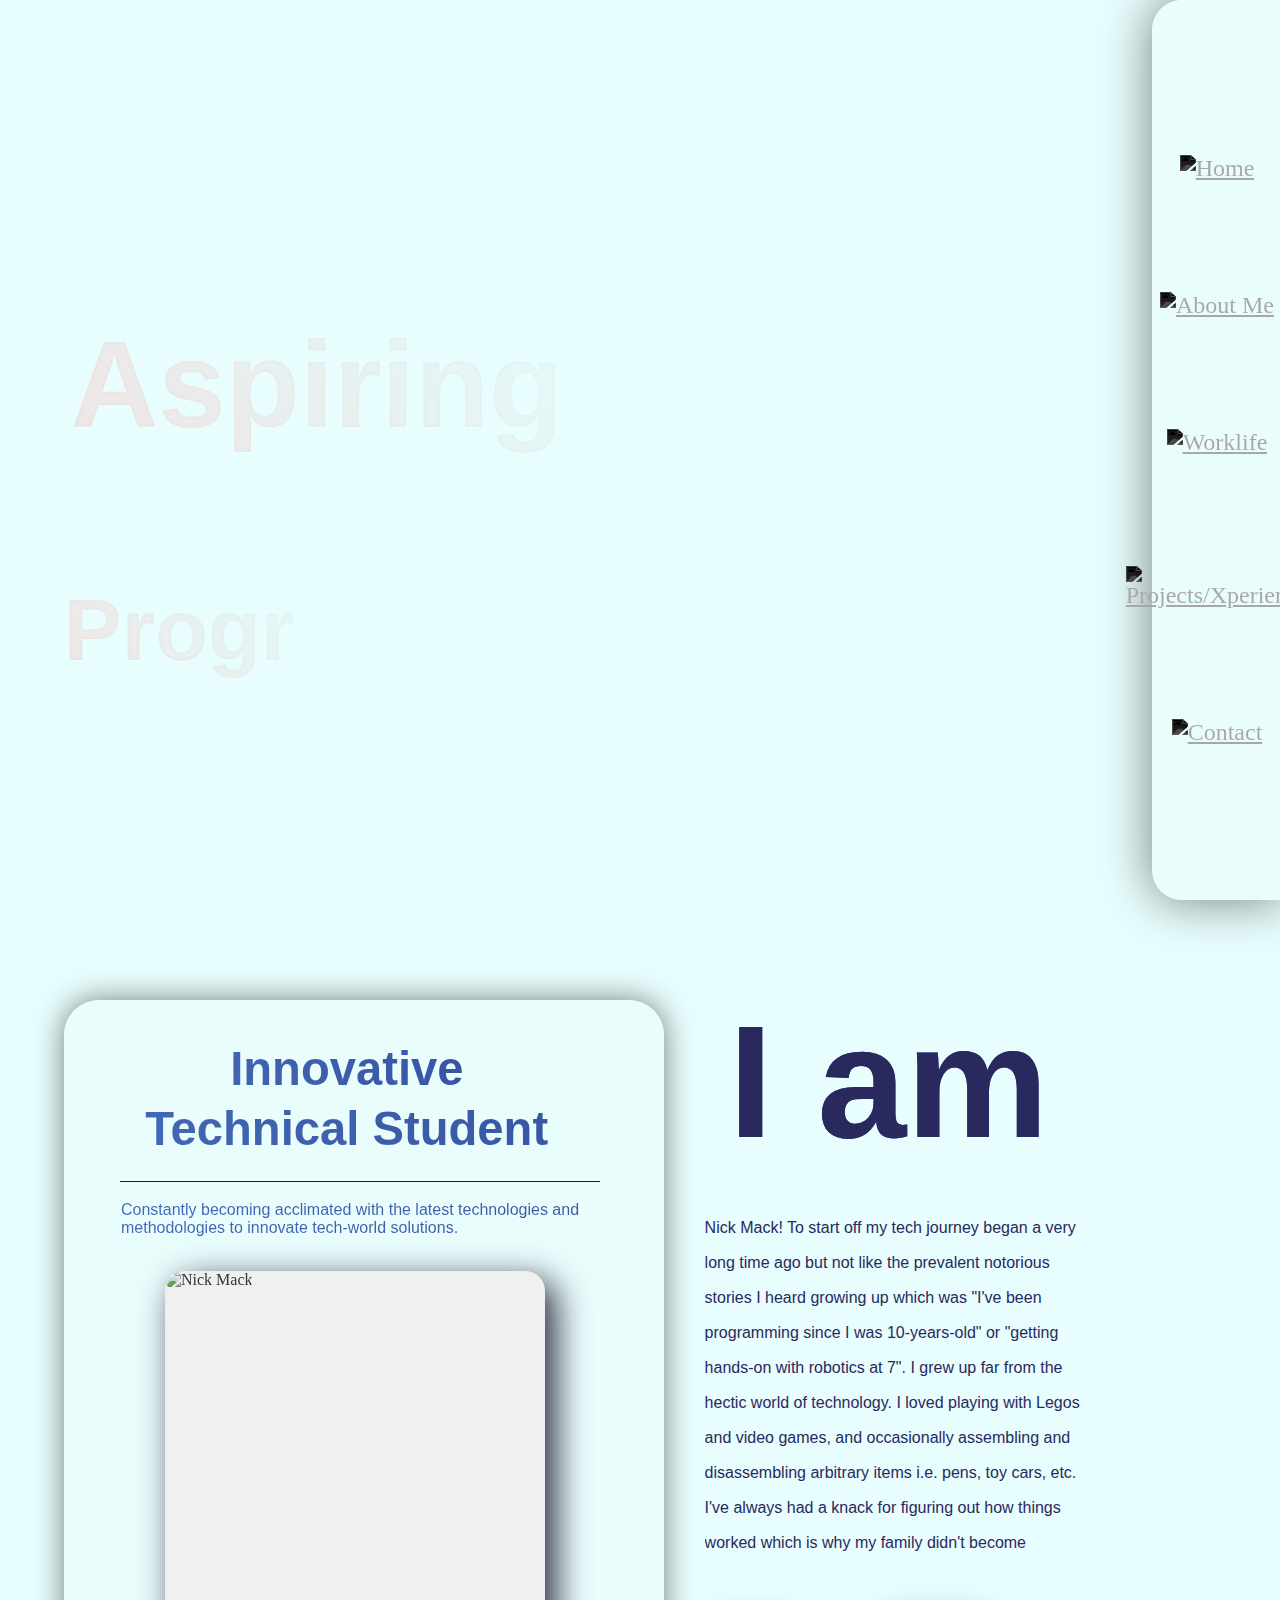
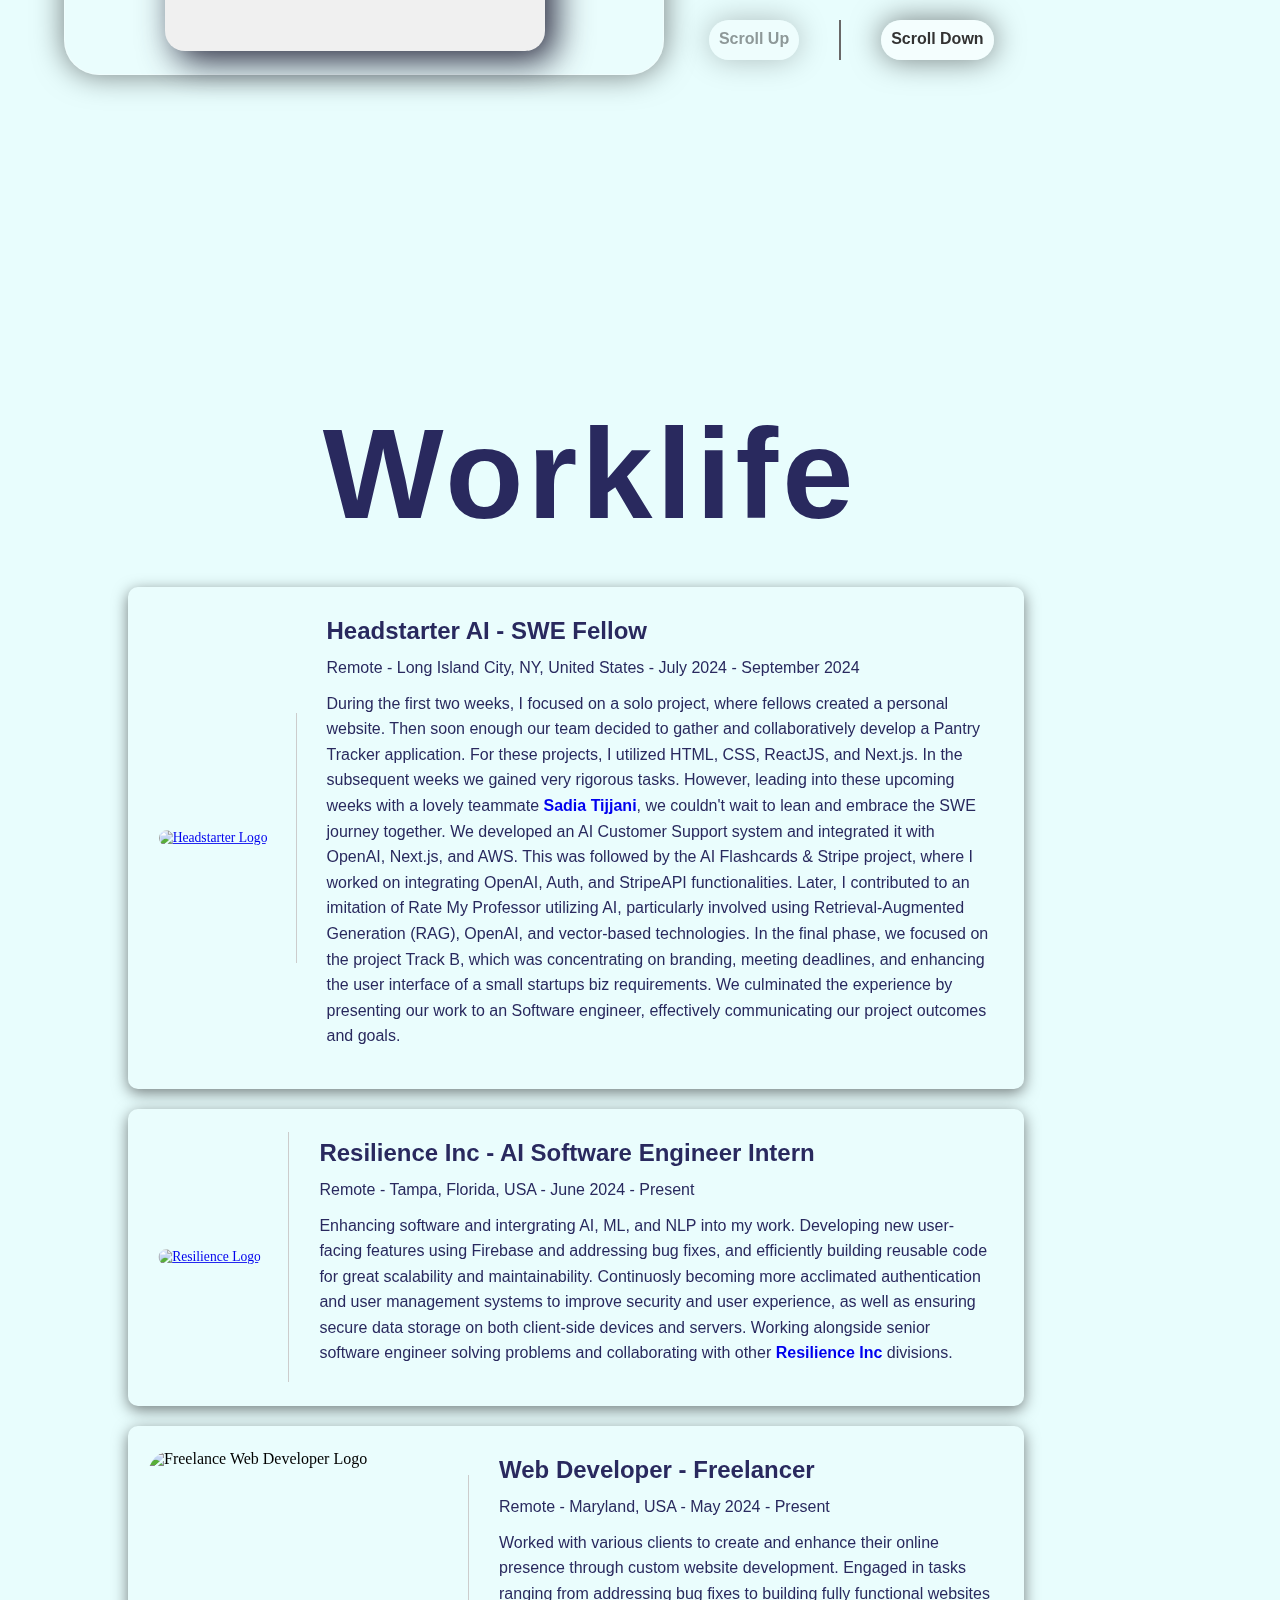
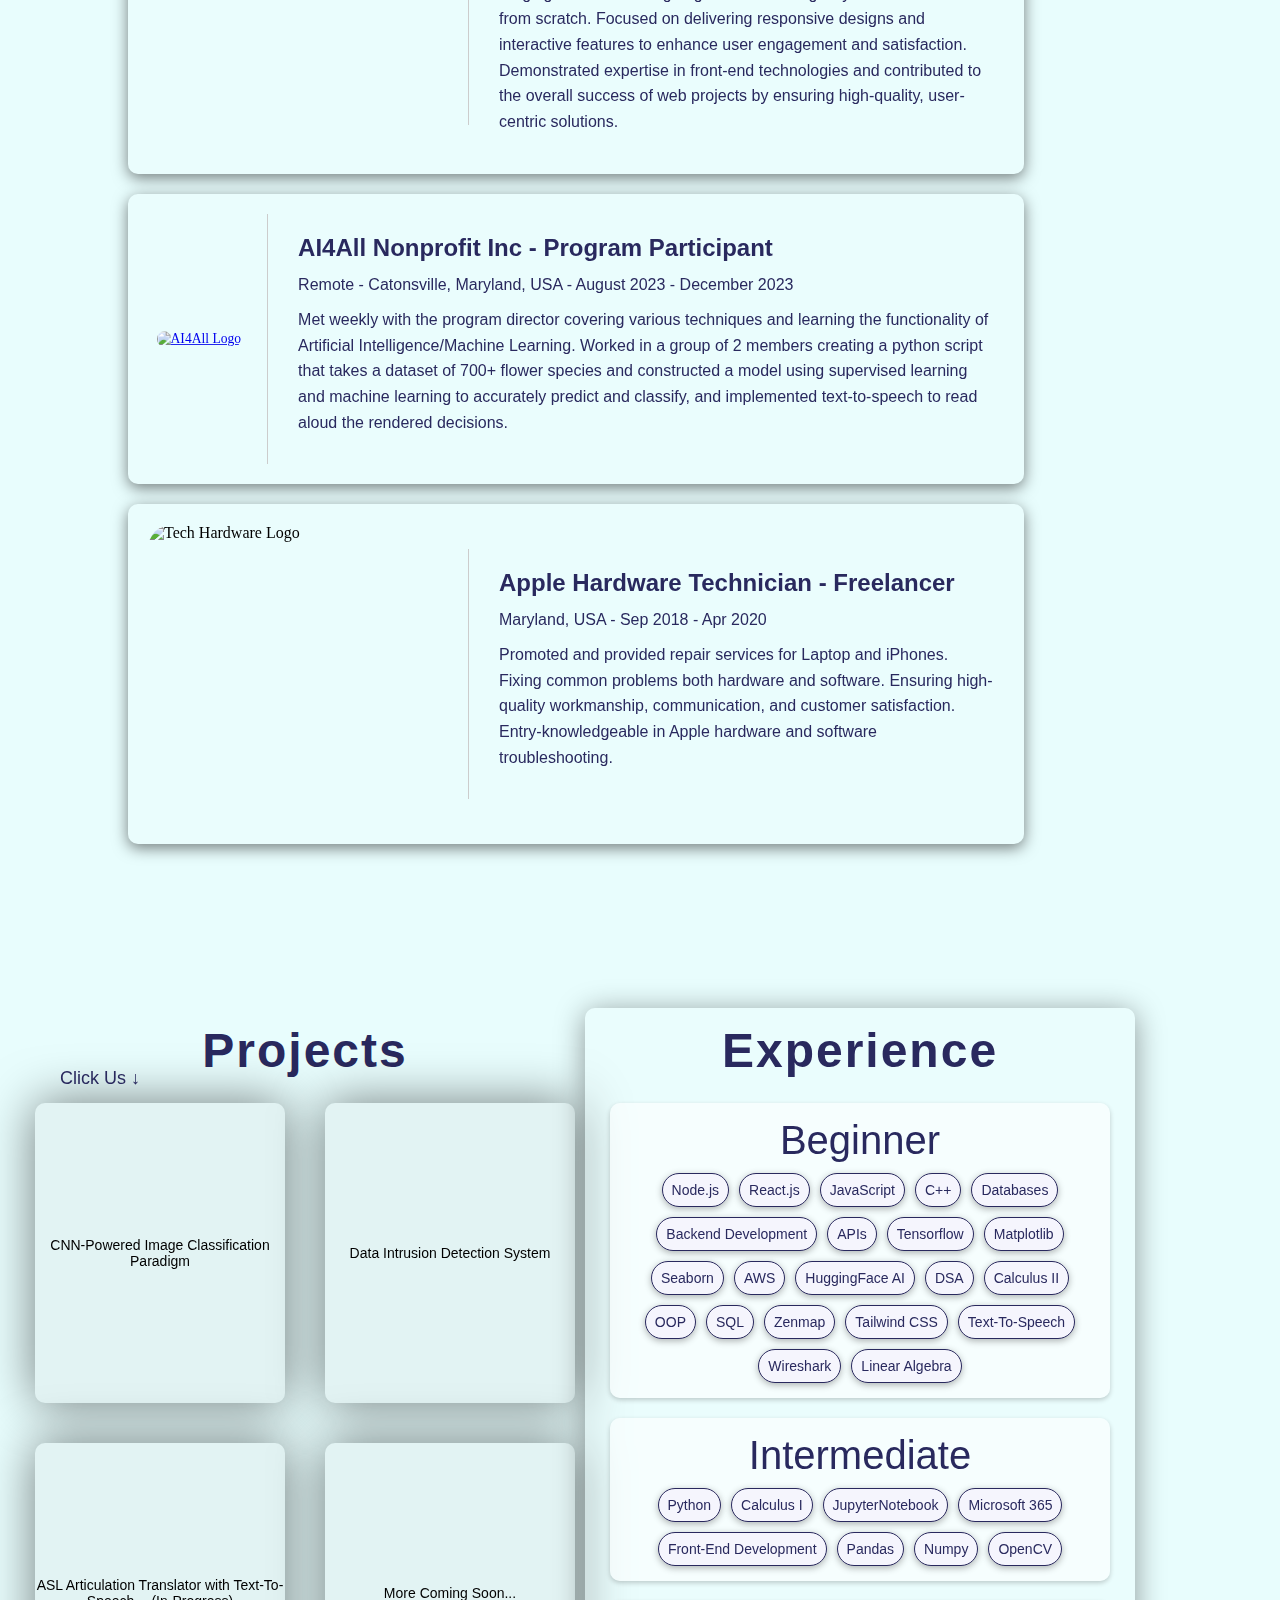
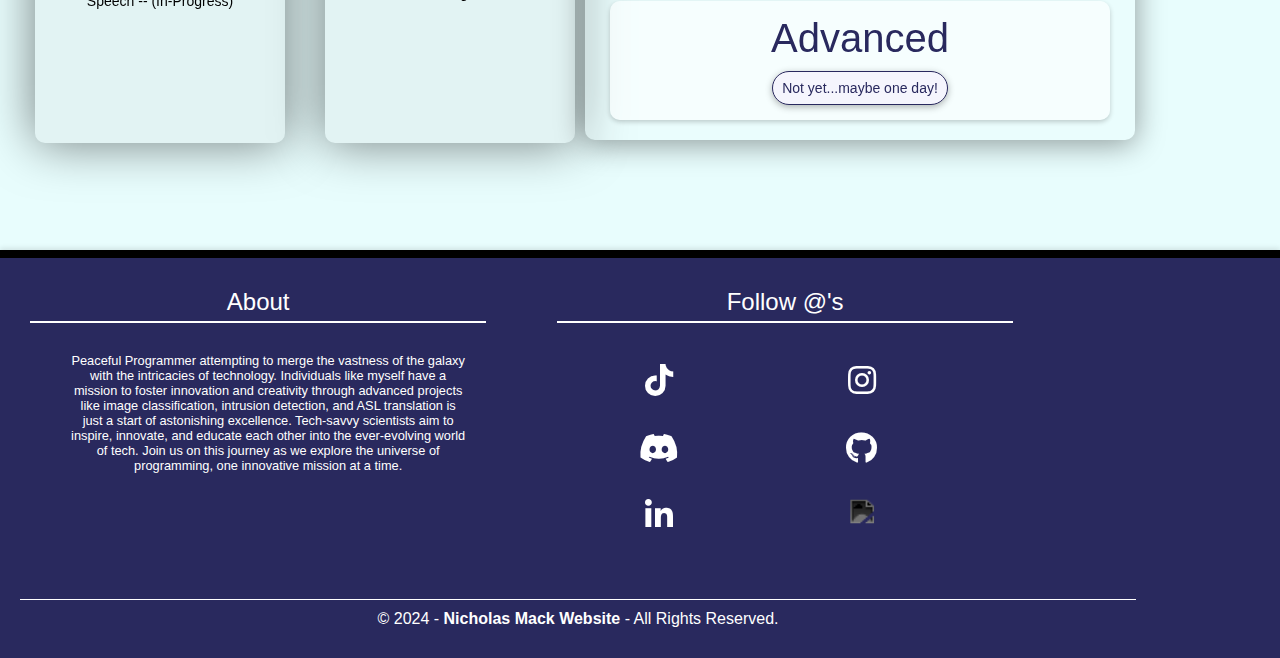
==== main.html @ 224045d0 "New main HTML and CSS file upload" ====
<!DOCTYPE html>
<html lang="en">
<head>
    <meta charset="UTF-8">
    <link rel="stylesheet" href="main.css">
    <link rel="stylesheet" href="https://cdnjs.cloudflare.com/ajax/libs/font-awesome/5.15.4/css/all.min.css">
    <title>Title</title>
</head>

<body>
<section class="sidebar">
    <div class="icon-container">
        <a href="#Sector-1">
            <img class="icon icon1" src="ImportIMGS/icons/Streamline-House.svg" alt="Home">
            <span class="icon-text">Home</span>
        </a>
    </div>
    <div class="icon-container">
        <a href="#Sector-2">
            <img class="icon icon1" src="ImportIMGS/icons/Streamline-About.svg" alt="About Me">
            <span class="icon-text">About Me</span>
        </a>
    </div>
    <div class="icon-container">
        <a href="#Sector-3">
            <img class="icon icon2" src="ImportIMGS/icons/Streamline-OpenBook.svg" alt="Worklife">
            <span class="icon-text">Worklife</span>
        </a>
    </div>
    <div class="icon-container">
        <a href="#Sector-4">
            <img class="icon icon3" src="ImportIMGS/icons/Streamline-Projects.svg" alt="Projects/Xperience">
            <span class="icon-text">Projects/Xperience</span>
        </a>
    </div>
    <div class="icon-container">
        <a href="#about-section">
            <img class="icon icon4" src="ImportIMGS/icons/Streamline-Workflow.svg" alt="Contact">
            <span class="icon-text">Contact</span>
        </a>
    </div>
</section>

<section id="Sector-1" class="sections">
    <p id="main-title-1">Aspiring</p>
    <div id="main-title">
        <p id="main-title-2"></p> <!-- Typing effect will be applied here -->
    </div>
</section>

<section id="Sector-2" class="sections">
    <div id="intro-content" class="content-part">
        <p id="intro-title" class="section-text">Innovative</p>
        <p id="sub-title" class="section-text">Technical Student</p>
        <div id="separator-line" class="separating"></div>
        <p id="intro-description" class="section-text">
            Constantly becoming acclimated with the latest technologies and methodologies to innovate tech-world solutions.
        </p>
        <div id="profile-container" class="profile">
            <img id="profile-pic" src="ImportIMGS/nickmack.jpeg" alt="Nick Mack">
            <p id="profile-note" class="profile-note">A sweetheart ☺️</p>
        </div>
    </div>

    <div id="personal-info" class="content-part">
        <p id="personal-intro" class="section-text">I am</p>
        <style>
            #adri { text-decoration: none; font-weight: bold }
        </style>
        <p id="detailedinfo" class="section-text">
            Nick Mack! To start off my tech journey began a very long time ago but not like
            the prevalent notorious stories I heard growing up which was "I've been programming since I was 10-years-old"
            or "getting hands-on with robotics at 7". I grew up far from the hectic world of technology. I loved playing with Legos and
            video games, and occasionally assembling and disassembling arbitrary items i.e. pens, toy cars, etc. I've always had a knack for
            figuring out how things worked which is why my family didn't become surprised as I chose to pursue this route. Especially
            cars, but never really considered pursuing a field that required immense brainpower.

            In addition to growing up, I preferred staying out of the spotlight. Life wasn't particularly hard, but being an outlier in society
            made me a target for occasional bullying, which definitely caused me to get further and further into this rabbit hole kind of.
            I definitely avoided public speaking and leadership roles as those are the biggest two I'm working myself through. Moreover, with that
            occurring, it didn't me but just find more comfort in staying unnoticed. This tendency to avoid uncomfortable situations hindered growth
            and kept me from speaking up.

            As I entered college, I found myself unsure of what major to choose. Soooo, I decided to test the waters with different stem fields and eventually
            stumbling upon a Computer Science class. The moment I saw coding, I was weirdly reminded of building with Legos and noticed how connected I was
            instead of boredom. The only difference was that instead of physical blocks, I was now working with lines of code in an IDE or terminal.
            It was like constructing intricate structures, but in a digital world.

            The more I delved into Computer Science, the more I just genuinely enjoyed it. However, I knew the fun wouldn't last forever. Immersing myself in this
            new environment meant preparing to be uncomfortable, surrounded by incredibly smart individuals and grappling with concepts I never thought I'd encounter.
            These topics were some of the hardest he had ever faced. About a year into my college journey, I met <a id="adri" href="https://www.linkedin.com/in/adrienbaumert/" target="_blank">Adrien Baumert</a>, a significant influence
            on my path. From the first day we met, he noticed my extremely doubtful way of thinking towards myself and helped me reform in the right direction. Adrien encouraged
            me to overcome my self-doubt, dismiss bad assumptions, and avoid dwelling on "what-ifs." One of Adrien's suggestions was for me to get on LinkedIn, as he knew that community would be heart-warming and welcoming to an
            individual of this background. Before this suggestion, I had barely heard of LinkedIn and had no interest in it. Adrien made him realize the importance of networking and connecting with others, both inside and outside the industry, for incredible
            opportunities and growth. I began to understand the value of stepping out of a comfort zone, realizing that being in uncomfortable situations, not always being the smartest one in the room, struggling with difficult concepts, and dealing with failure
            were all part of the journey, and soon enough I've learned to embrace these challenges instead of embarrassing them.

        </p>

        <div class="scroll-controls">
            <p id="scroll-up-control" class="scroll-indicator">Scroll Up</p>
            <div class="scroll-separator"></div>
            <p id="scroll-down-control" class="scroll-indicator">Scroll Down</p>
        </div>
    </div>
</section>

<section id="Sector-3" class="sections">
    <div class="work-subtitle">
        <h2>Worklife</h2>
    </div>
    <div class="experience-container">
        <div class="experience-item">
            <a href="https://www.linkedin.com/company/headstarterai/mycompany/" target="_blank"><img width="300" height="300" src="ImportIMGS/hsai.png" alt="Headstarter Logo" class="experience-image"></a>
            <div class="separator-line"></div>
            <div class="experience-details">
                <style>
                    #hsai-team { text-decoration: none; font-weight: bold; }
                    #resinc { text-decoration: none; font-weight: bold }
                </style>
                <h2>Headstarter AI - SWE Fellow</h2>
                <p><strong>Remote - Long Island City, NY, United States - July 2024 - September 2024</strong></p>
                <!--<p>As a Software Engineering fellow @ Headstarter AI, over 5 weeks (July 2024 - Sept 2024), I will be working on five AI related projects, aiming to scale up to great depths with my final project which is taking a small startup's current background and build it using biz requirements. This SWE opportunity enhanced my vision and potential, my very own personal brand, various interview prep skills, and importance of network and collaboration.</p>-->
                <p>During the first two weeks, I focused on a solo project, where fellows created a personal website. Then soon enough our team decided to gather and collaboratively develop a Pantry Tracker application. For these projects, I utilized HTML, CSS, ReactJS, and Next.js.
                    In the subsequent weeks we gained very rigorous tasks. However, leading into these upcoming weeks with a lovely teammate <a id="hsai-team"href="https://www.linkedin.com/in/sadiatijjani/" target="_blank">Sadia Tijjani</a>, we couldn't wait to lean and embrace the SWE journey together. We developed an AI Customer Support system and integrated it with OpenAI, Next.js, and AWS. This was followed by the AI Flashcards & Stripe project, where I worked on integrating OpenAI, Auth, and StripeAPI functionalities.
                    Later, I contributed to an imitation of Rate My Professor utilizing AI, particularly involved using Retrieval-Augmented Generation (RAG), OpenAI, and vector-based technologies.
                    In the final phase, we focused on the project Track B, which was concentrating on branding, meeting deadlines, and enhancing the user interface of a small startups biz requirements. We culminated the experience by presenting our work to an Software engineer, effectively communicating our project outcomes and goals.</p>
            </div>
        </div>

        <div class="experience-item">
            <a href="https://www.linkedin.com/company/selprograms/mycompany/"><img width="300" height="300" src="https://media.licdn.com/dms/image/C560BAQE25j-EefCJdA/company-logo_200_200/0/1630654000904/selprograms_logo?e=2147483647&v=beta&t=3GisGUrUTJwsknGb0YM03eNC0aE_RH0K9EN7LTks5BI" alt="Resilience Logo" class="experience-image"></a>
            <div class="separator-line"></div>
            <div class="experience-details">
                <h2>Resilience Inc - AI Software Engineer Intern</h2>
                <p><strong>Remote - Tampa, Florida, USA - June 2024 - Present</strong></p>
                <p>Enhancing software and intergrating AI, ML, and NLP into my work. Developing new user-facing
                    features using Firebase and addressing bug fixes, and efficiently building reusable code for great
                    scalability and maintainability. Continuosly becoming more acclimated authentication and user management
                    systems to improve security and user experience, as well as ensuring secure data storage on both
                    client-side devices and servers. Working alongside senior software engineer solving problems and collaborating
                    with other <a id="resinc"href="https://www.linkedin.com/company/selprograms/mycompany/" target="_blank">Resilience Inc</a> divisions.
                </p>

            </div>
        </div>

        <div class="experience-item">
            <img width="300" height="300" src="ImportIMGS/backend.png" alt="Freelance Web Developer Logo" class="experience-image">
            <div class="separator-line"></div>
            <div class="experience-details">
                <h2>Web Developer - Freelancer</h2>
                <p><strong>Remote - Maryland, USA - May 2024 - Present</strong></p>
                <p>Worked with various clients to create and enhance their online presence through custom website development.
                    Engaged in tasks ranging from addressing bug fixes to building fully functional websites from scratch.
                    Focused on delivering responsive designs and interactive features to enhance user engagement and satisfaction.
                    Demonstrated expertise in front-end technologies and contributed to the overall success of web projects by ensuring
                    high-quality, user-centric solutions.
                </p>
            </div>
        </div>

        <div class="experience-item">
            <a href="https://ai-4-all.org" target="_blank"><img width="300" height="300" src="https://cdn.filestackcontent.com/resize=width:600,height:315,fit:max/quality=value:90/1tIALmlJTpab7D6jw4z8" alt="AI4All Logo" class="experience-image"></a>
            <div class="separator-line"></div>
            <div class="experience-details">
                <h2>AI4All Nonprofit Inc - Program Participant </h2>
                <p><strong>Remote - Catonsville, Maryland, USA - August 2023 - December 2023</strong></p>
                <p>Met weekly with the program director covering various techniques and learning the functionality
                    of Artificial Intelligence/Machine Learning. Worked in a group of 2 members creating a python
                    script that takes a dataset of 700+ flower species and constructed a model using supervised learning
                    and machine learning to accurately predict and classify, and implemented text-to-speech to read aloud
                    the rendered decisions.
                </p>
            </div>
        </div>

        <div class="experience-item">
            <img width="300" height="300" src="https://ih1.redbubble.net/image.5176323382.1904/raf,360x360,075,t,fafafa:ca443f4786.jpg" alt="Tech Hardware Logo" class="experience-image">
            <div class="separator-line"></div>
            <div class="experience-details">
                <h2>Apple Hardware Technician - Freelancer</h2>
                <p><strong>Maryland, USA - Sep 2018 - Apr 2020</strong></p>
                <p>Promoted and provided repair services for Laptop and iPhones. Fixing common problems both hardware and software.
                    Ensuring high-quality workmanship, communication, and customer satisfaction. Entry-knowledgeable
                    in Apple hardware and software troubleshooting.</p>
            </div>
        </div>
    </div>
</section>


<section id="Sector-4" class="sections">
    <div class="card-wrapper">
        <h1 id="h1-pro">Projects</h1>
        <div id="card-grid"></div>
    </div>

    <div class="click-me">
        <span>Click Us</span>
        <span class="arrow">↓</span>
    </div>

    <div class="Xpire-container">
        <h1 id="h1-xp">Experience</h1>
        <div class="Xpire-section" id="beginner-section">
            <h2>Beginner</h2>
            <div class="Xpire-tags">
                <div class="tag">Node.js</div>
                <div class="tag">React.js</div>
                <div class="tag">JavaScript</div>
                <div class="tag">C++</div>
                <div class="tag">Databases</div>
                <div class="tag">Backend Development</div>
                <div class="tag">APIs</div>
                <div class="tag">Tensorflow</div>
                <div class="tag">Matplotlib</div>
                <div class="tag">Seaborn</div>
                <div class="tag">AWS</div>
                <div class="tag">HuggingFace AI</div>
                <div class="tag">DSA</div>
                <div class="tag">Calculus II</div>
                <div class="tag">OOP</div>
                <div class="tag">SQL</div>
                <div class="tag">Zenmap</div>
                <div class="tag">Tailwind CSS</div>
                <div class="tag">Text-To-Speech</div>
                <div class="tag">Wireshark</div>
                <div class="tag">Linear Algebra</div>
            </div>
        </div>
        <!--<div class="divider"></div>-->
        <div class="Xpire-section" id="intermediate-section">
            <h2>Intermediate</h2>
            <div class="Xpire-tags">
                <div class="tag">Python</div>
                <div class="tag">Calculus I</div>
                <div class="tag">JupyterNotebook</div>
                <div class="tag">Microsoft 365</div>
                <div class="tag">Front-End Development</div>
                <div class="tag">Pandas</div>
                <div class="tag">Numpy</div>
                <div class="tag">OpenCV</div>



            </div>
        </div>
        <!--<div class="divider"></div>-->
        <div class="Xpire-section" id="advanced-section">
            <h2>Advanced</h2>
            <div class="Xpire-tags">
                <div class="tag">Not yet...maybe one day!</div>
            </div>
        </div>
    </div>
</section>


<footer class="footer">
    <div class="footer-content">
        <div class="footer-section">
            <h2>About</h2>
            <p id="about-section">Peaceful Programmer attempting to merge the vastness of the
                galaxy with the intricacies of technology. Individuals like myself have a mission
                to foster innovation and creativity through advanced projects like image classification,
                intrusion detection, and ASL translation is just a start of astonishing excellence.
                Tech-savvy scientists aim to inspire, innovate, and educate each other into the ever-evolving world of tech.
                Join us on this journey as we explore the universe of programming, one innovative mission
                at a time.
            </p>
        </div>

        <div class="footer-section">
            <h2>Follow @'s</h2>
            <div class="social-links">
                <a href="#"><i class="fab fa-tiktok"></i></a>
                <a href="#"><i class="fab fa-instagram"></i></a>
                <a href="#"><i class="fab fa-discord"></i></a>
                <a href="#"><i class="fab fa-github"></i></a>
                <a href="https://www.linkedin.com/in/nicholasmack972/" target="_blank"><i class="fab fa-linkedin-in"></i></a>
                <a id="mailer" href="mailto:theconventional3@gmail.com"><img src="ImportIMGS/icons/Streamline-Email.svg"></a>
            </div>
        </div>
    </div>
    <div class="footer-bottom">
        <p>&copy; 2024 - <strong>Nicholas Mack Website</strong> - All Rights Reserved.</p>
    </div>
</footer>

<script src="main.js"></script>
</body>
</html>
---- main.css ----
* {
    box-sizing: border-box;
    margin: 0;
    padding: 0;
}

html {
    scroll-behavior: smooth;
}

body {
    background: #e8fdfd; /* Background color */
}

.sidebar {
    position: fixed;
    right: -2px;
    top: 0;
    width: 130px;
    height: 100%;
    background: rgba(255, 255, 255, 0.1);
    border-top-left-radius: 30px;
    border-bottom-left-radius: 30px;
    box-shadow: 0 0 50px rgba(0, 0, 0, 0.5);
    backdrop-filter: blur(80px);
    -webkit-backdrop-filter: blur(80px);
    border: 1px solid rgba(255, 255, 255, 0.3);
    display: flex;
    flex-direction: column;
    align-items: center;
    justify-content: center;
    padding: 20px 0;
    gap: 70px;
    z-index: 10;
}

.icon-container {
    position: relative;
    width: 100%;
    display: flex;
    flex-direction: column;
    align-items: center;
    margin: 20px 0;
    cursor: pointer;
    z-index: 10;

}

.icon {
    width: 1.35em; /* Increased size of the icons */
    font-size: 24px;
    transition: transform 0.3s;
    z-index: 10;
    filter: invert(100%) sepia(0%) saturate(0%) hue-rotate(180deg) brightness(70%) contrast(102%);
}

.icon-text {
    position: absolute;
    top: 100%;
    left: 50%;
    transform: translateX(-50%);
    font-size: 0.9em;
    color: #c9bebe;
    font-family: "Avenir Next", sans-serif;
    opacity: 0;
    visibility: hidden;
    transition: opacity 0.3s, visibility 0.3s, transform 0.3s;
    z-index: 10;

}

.icon-container:hover .icon {
    transform: translateY(-10px);
    z-index: 10;
}

.icon-container:hover .icon-text {
    opacity: 1;
    z-index: 10;
    visibility: visible;
    transform: translateX(-50%) translateY(10px);
    text-shadow: 0 0 10px white;
}

#Sector-1 {
    background: url('ImportIMGS/valdemaras-d-khbjgGAerPU-unsplash.jpg') no-repeat center center/cover;
    height: 100vh;
    position: relative;
    z-index: -2;
}

#main-title {
    display: flex;
    flex-direction: column;
    align-items: flex-start; /* Align items to the left */
    position: absolute;
    top: 70%; /* Position to the middle of the screen vertically */
    left: 5%; /* Position near the left side of the screen */
    transform: translateY(-50%); /* Adjust to center vertically */
}

#main-title-1 {
    font-size: calc(7vw + 2em); /* Adjust font size for responsiveness */
    position: absolute;
    left: 5.5%;
    top: 35%;
}

#main-title-2 {
    font-size: calc(5.5vw + 1em); /* Adjust font size for responsiveness */
}

#main-title-1, #main-title-2 {
    display: grid;
    justify-content: center;
    align-items: center;
    font-family: "Avenir Next", sans-serif;
    font-weight: bolder;
    text-shadow: 0 0 4px rgba(255, 255, 255, 0.2), 0 0 4px rgba(255, 255, 255, 0.2);
    background: linear-gradient(45deg, #e7d8d8, #d5f8f8);
    -webkit-background-clip: text;
    color: transparent;
}

@media (max-width: 768px) {
    #main-title-1 {
        font-size: calc(3.5vw + 1.5em); /* Adjust font size for responsiveness */
    }

    #main-title-2 {
        font-size: calc(2vw + 0.8em); /* Adjust font size for responsiveness */
    }
}

@media (max-width: 480px) {
    #main-title-1 {
        font-size: calc(3vw + 1em); /* Adjust font size for responsiveness */
    }

    #main-title-2 {
        font-size: calc(1.5vw + 0.6em); /* Adjust font size for responsiveness */
    }
}





#Sector-2 {
    position: relative;
    height: 100vh;
    margin-bottom: 80px;
}

#intro-content {
    position: absolute;
    width: 600px;
    height: 675px;
    top: 100px;
    left: 5%;
    background: rgba(255, 255, 255, 0.1);
    border-radius: 35px;
    box-shadow: 0 0 30px rgba(0, 0, 0, 0.5);
    backdrop-filter: blur(10px);
    -webkit-backdrop-filter: blur(10px);
    border: 1px solid rgba(255, 255, 255, 0.3);
    color: #333;
    z-index: 4;
}

.content-part {
    position: relative;
}

.section-text {
    font-family: 'Avenir Next', sans-serif;
}

#intro-title, #sub-title, #intro-description, #personal-intro {
    background: linear-gradient(75deg, #436ab7, #0e0657);
    -webkit-background-clip: text;
    color: transparent;
    background-size: 600% 600%;
    animation: gradientAnimation 2s infinite alternate-reverse;
}

#intro-title {
    position: absolute;
    left: 3.5em;
    top: 40px;
    font-size: 2.95em;
    font-weight: bold;
    z-index: 7;
}

.separating {
    position: absolute;
    height: 1px;
    background-color: #12108c;
    border: none;
    margin: 20px 0;
    top: 160px;
    left: 55px;
    width: 480px;
}

#sub-title {
    position: absolute;
    left: 1.7em;
    top: 100px;
    font-size: 2.95em;
    font-weight: bold;
    z-index: 7;
}

#intro-description {
    position: absolute;
    left: 3.5em;
    top: 200px;
    width: 500px;
    font-size: 1em;
    font-weight: normal;
    z-index: 7;
}

@keyframes gradientAnimation {
    0% { background-position: 0% 50%; }
    50% { background-position: 100% 50%; }
    100% { background-position: 0% 50%; }
}

#profile-container {
    position: absolute;
    top: 280px;
    left: 100px;
    width: 380px;
    height: 380px;
    z-index: 7;
    border-radius: 20px;
    transform: translateY(-10px);
    box-shadow: 10px 10px 35px rgb(40, 40, 61);
    background-color: #f0f0f0;
    overflow: hidden;
}

#profile-pic {
    width: 100%;
    height: 100%;
    border-radius: 20px;
}

#profile-note {
    position: absolute;
    bottom: -60px;
    left: 50px;
    width: 90px;
    z-index: 8;
    font-size: .50em;
    font-family: "Avenir Next", sans-serif;
    transition: bottom 0.3s ease;
    border-radius: 30px;
    color: black;
    text-shadow: 0 0 10px ghostwhite;
    background-color: rgba(255, 255, 255, 0.4);
    padding: 10px;
}

#profile-container:hover #profile-note {
    bottom: 50px;
}

.typing-text {
    font-size: 2em;
    color: #333;
}

#personal-info {
    position: relative;
    top: 90px;
    right: 13%;
}

#personal-intro {
    position: absolute;
    top: 0px;
    right: 65px;
    font-weight: bolder;
    font-family: "Avenir Next", sans-serif;
    font-size: 12.5vw;
    color: #29295e;
}

#detailedinfo {
    position: absolute;
    width: 30%;
    height: 28vw;
    justify-content: center;
    right: 25px;
    top: 220px;
    color: #29295e;
    line-height: 35px;
    border-radius: 5px;
    box-sizing: border-box;
    overflow-y: scroll;
}
.scroll-control {
    position: absolute;
    display: none; /* Initially hidden */
    padding: 10px;
    background-color: #29295e;
    color: #fff;
    border-radius: 5px;
    cursor: pointer;
}

.scroll-controls {
    position: absolute;
    bottom: -670px;
    right: 120px;
    display: flex;
    gap: 40px;
}

.scroll-indicator {
    padding: 10px;
    font-family: "Avenir Next", sans-serif;
    font-weight: bolder;
    background: rgba(255, 255, 255, 0.5);
    border-radius: 35px;
    box-shadow: 0 0 30px rgba(0, 0, 0, 0.5);
    backdrop-filter: blur(10px);
    color: #333;
    opacity: 0.5; /* Default faded state */
    transition: opacity 0.3s ease; /* Smooth transition for fading */
    cursor: pointer;
}

.scroll-indicator.active {
    opacity: 1; /* Fully visible when active */
}

.scroll-separator {
    width: 2px; /* Line thickness */
    height: 40px; /* Adjust based on your design */
    background-color: #696868; /* Line color */
}






/* Big Subtitle */
.work-subtitle {
    text-align: center; /* Center align the subtitle */
    margin-bottom: 40px; /* Space below the subtitle */
}

.work-subtitle h2 {
    font-size: 10vw; /* Adjust font size */
    letter-spacing: 4px;
    margin-right: 100px;
    color: #29295e; /* Subtitle color */
    font-weight: bolder; /* Make the subtitle bold */
    font-family: "Avenir Next", sans-serif; /* Font family */
    /* Remove default margin */
}

#Sector-3 {
    position: relative; /* Make sure it's relative to its normal position */
    margin-top: 200px; /* Add space from previous section, adjust as needed */
}

.experience-container {
    position: relative; /* Adjust positioning based on container needs */
    width: 80vw;
    right: 5vw;
    max-width: 1200px;
    margin: 0 auto; /* Center container */
}

.experience-item {
    display: flex;
    align-items: center;
    width: 70vw;
    margin: 20px auto; /* Center items and add spacing */
    padding: 20px;
    border-radius: 10px;
    background: rgba(255, 255, 255, 0.1); /* Frosted glass effect */
    backdrop-filter: blur(10px);
    box-shadow: 0 4px 15px rgba(0, 0, 0, 0.5);
}

.experience-image {
    height: auto;
    border-radius: 25px;
    margin-right: 20px; /* Space between image and separator line */
}

.separator-line {
    width: 1px;
    height: 250px;
    background-color: #ccc;
    margin-right: 20px; /* Space between separator line and text */
}

.experience-details {
    flex: 1;
    padding: 10px;
    color: #29295e;
}

.experience-details h2 {
    margin-top: 0;
    font-size: 24px;
    color: #29295e;
    font-weight: bolder;
    font-family: "Avenir Next", sans-serif;
}

.experience-details p {
    margin: 10px 0;
    line-height: 1.6;
    font-weight: normal;
    font-family: "Avenir Next", sans-serif;
}

.experience-details p strong {
    color: #29295e;
    font-weight: normal;
    font-family: "Avenir Next", sans-serif;
}

.experience-item a{
    transform: scale(.85)
}







/* General section styling */
#Sector-4 {
    margin-top: 9em;
    display: flex; /* Use flexbox to align child elements side by side */
    justify-content: center; /* Center horizontally */
    align-items: flex-start; /* Align items to the top */
    gap: 20px; /* Space between the sections */
    padding: 20px; /* Add padding around the section */
    background: #e8fdfd; /* Background color for the section */
}


.card-wrapper {
    position: absolute;
    left: 15px;
    max-width: 900px;
    margin: 20px 0;
    padding: 20px;
    text-align: center;
}

/* Positioning for card-wrapper heading */
.card-wrapper h1 {
    font-size: 3em;
    font-family: "Avenir Next", sans-serif;
    letter-spacing: 2px;
    position: relative;
    top: -25px; /* Adjust to move header up or down */
    margin: 0;
    color: #29295e;
}

/* Positioning for Xpire-container heading */
.Xpire-container > h1 {
    font-size: 3em;
    letter-spacing: 2px;
    font-family: "Avenir Next", sans-serif;
    position: relative;
    top: -5px; /* Adjust to move header up or down */
    margin: 0;
    color: #29295e;
}

.Xpire-section > h2 {
    font-size: 2.5em;
    font-weight: normal;
    font-family: "Avenir Next", sans-serif;
    color: #29295e;
}

h1 {
    font-weight: bold;
    font-family: "Avenir Next", sans-serif;
    font-size: 2.5em;
    margin-bottom: 20px;
    color: #333;
}

#card-grid {
    display: grid;
    grid-template-columns: repeat(2, 1fr); /* Creates a 2x2 grid */
    gap: 40px; /* Adjust gap between cards */
    justify-content: center;
    align-items: center;
}

.click-me {
    margin-left: 40px;
    margin-top: 60px;
    z-index: 100;
    display: flex;
    align-items: center;
    font-family: "Avenir Next", sans-serif;
    font-size: 18px;
    color: #29295e;
}

.arrow {
    margin-left: 5px;
    animation: upDown 5.5ms ease-in-out infinite;
}

@keyframes upDown {
    0%, 100% {
        transform: translateY(0);
    }
    50% {
        transform: translateY(-5px);
    }
}

.card-container {
    position: relative;
    width: 250px;
    height: 300px;
    perspective: 130px;
}


.card-content {
    position: absolute;
    width: 100%;
    height: 100%;
    transition: transform 0.8s;
    transform-style: preserve-3d;
    cursor: pointer;
}

.card-flipped .card-content {
    transform: translateX(10px) translateY(-4.7px) scale(1) rotateY(180deg); /* Flips the card */
}

.card-face {
    position: absolute;
    width: 100%;
    height: 100%;
    backface-visibility: hidden;
    border-radius: 10px;
    cursor: grab;
}


.card-front, .card-back {
    display: flex;
    align-items: center;
    justify-content: center;
    font-weight: normal;
    font-size: 14px;
    font-family: "Avenir Next", sans-serif;
    box-shadow: 0 0 50px rgba(0, 0, 0, 0.5);
}

.card-front {
    background: #e2f3f3;
}

.card-back {
    background: #29295e;
    color: #fff;
    transform: rotateY(180deg); /* Ensures the back is hidden initially */
    padding: 20px;
}


.Xpire-container {
    display: flex;
    position: relative;
    right: -150px;
    flex-direction: column; /* Ensures sections stack vertically */
    justify-content: center;
    align-items: center;
    background: rgba(255, 255, 255, 0.1); /* Semi-transparent background */
    width: 550px; /* Adjusted width to fit more content */
    margin: 0 auto;
    border-radius: 10px;
    padding: 20px;
    box-shadow: 0 4px 30px rgba(0, 0, 0, 0.4); /* Shadow for 3D effect */
    backdrop-filter: blur(10px); /* Frosted glass effect */
    gap: 20px; /* Space between sections */
}

.Xpire-section {
    text-align: center;
    padding: 15px;
    border-radius: 10px;
    background: rgba(255, 255, 255, 0.5); /* Semi-transparent background for each section */
    backdrop-filter: blur(5px); /* Frosted glass effect for sections */
    box-shadow: 0 2px 5px rgba(0, 0, 0, 0.2); /* Shadow for depth */
    width: 500px;

}

.Xpire-tags {
    margin-top: 10px;
    display: flex;
    flex-wrap: wrap; /* Allow tags to wrap to the next line */
    gap: 10px; /* Space between tags */
    justify-content: center; /* Center tags horizontally */
}

.tag {
    display: inline-block;
    background: rgb(245, 245, 253); /* Semi-transparent background for tags */
    border-radius: 50px;
    padding: 8px 9px;
    border: 1px solid #29295e;
    box-shadow: 0 2px 7px rgba(0, 0, 0, 0.3); /* Shadow for 3D effect */
    color: #29295e;
    font-size: 14px;
    font-weight: normal;
    font-family: "Avenir Next", sans-serif;
    backdrop-filter: blur(50px); /* Frosted glass effect for tags */
}






/* General footer styling */
.footer {
    border-top: 8px solid black;
    background-color: #29295e; /* Adjust color as needed */
    color: #fff;
    padding: 20px;
    position: relative;
    bottom: -7vw;
    width: 100%;
    text-align: center;
    box-shadow: 0 -2px 5px rgba(0, 0, 0, 0.1);
}

.footer-content {
    display: flex;
    flex-wrap: wrap;
    justify-content: space-around;
    padding-bottom: 20px;
    width: 85%;
}

.footer-section {
    flex: 1 1 200px; /* Grow and shrink, with a base width of 200px */
    margin: 10px;
}

.footer-section h2 {
    margin-top: 0;
    border-bottom: 2px solid #fff;
    padding-bottom: 5px;
    width: 90%;
    color: #fff;
    font-weight: normal;
    font-family: "Avenir Next", sans-serif;
}

#about-section {
    font-weight: lighter;
    font-family: "Avenir Next", sans-serif;
    padding-top: 20px;
    font-size: 1vw;
}

.footer-section p, .footer-section ul {
    width: 90%;
    margin: 10px;
    padding: 30px;
    list-style: none;
    font-family: "Avenir Next", sans-serif;
}

.footer-section a {
    margin-right: 50px;
    transform: scale(2);
    color: #fff;
    text-decoration: none;
    display: grid;
    grid-template-columns: repeat(2, 1fr); /* Two columns */
    gap: 20px;
}

.footer-section a:hover {
    text-decoration: underline;
}

.social-links {
    display: grid; /* Use grid layout */
    grid-template-columns: repeat(2, 1fr); /* Two columns */
    gap: 50px; /* Space between items */
    justify-content: center; /* Center the grid within the container */
    padding: 50px;
    width: 90%;
}

.social-links li {
    margin: 0; /* Remove margin to keep the layout tight */
}

.social-links a {
    display: inline-block; /* Ensure links are block-level for styling */
    transform: scale(2);
    text-decoration: none;
    color: #fff; /* Ensure text color is consistent */
    transition: all ease 0.3s;
}

/* Optional: Add hover effect for links */
.social-links a:hover {
    text-decoration: underline;
    text-shadow: 0 0 15px white;
    transform: scale(2.45);
}

#mailer {
    transform: scale(1.5) translateY(-3px);
    filter: invert(100%) sepia(0%) saturate(0%) hue-rotate(180deg) brightness(105%) contrast(102%);
}

#mailer a:hover {
    text-shadow: 0 0 55px white;
}

.footer-bottom {
    border-top: 1.5px solid white;
    padding: 10px;
    width: 90%;
    margin-top: -10px;
    font-family: "Avenir Next", sans-serif;
}
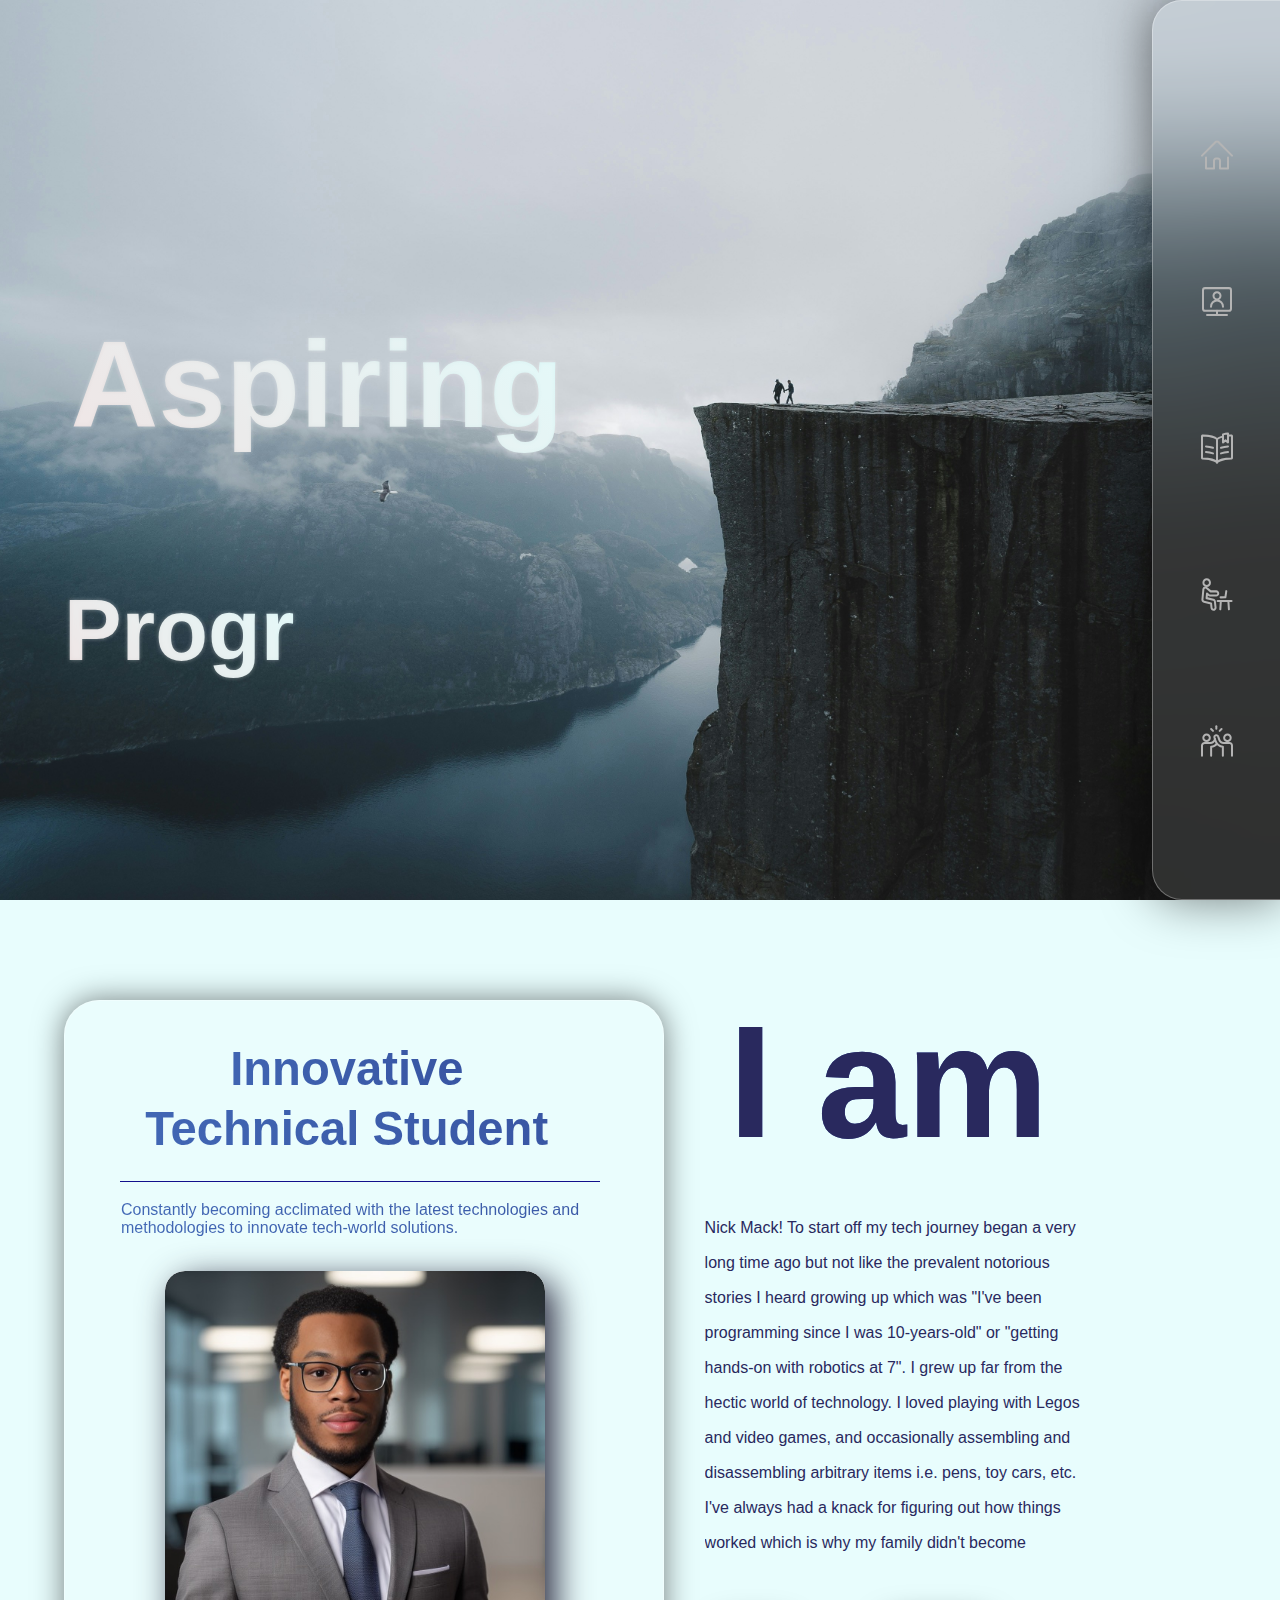
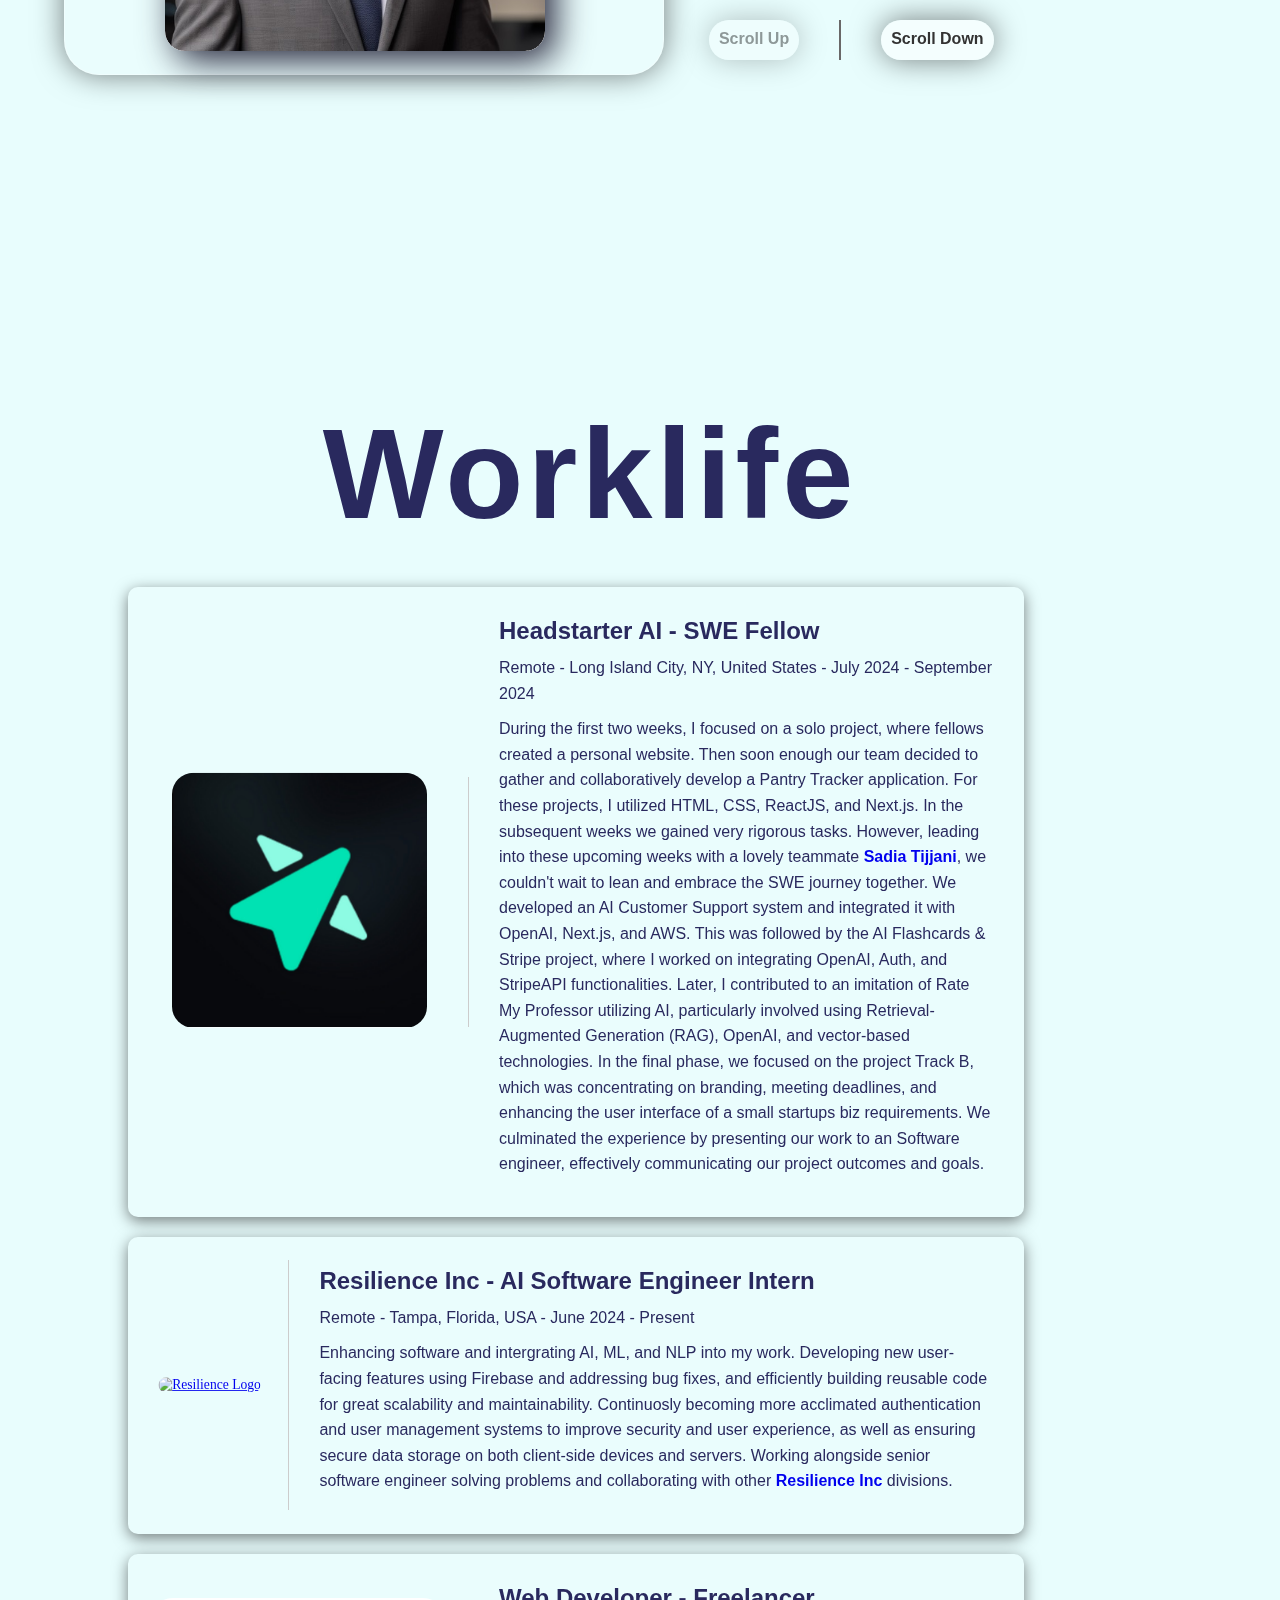
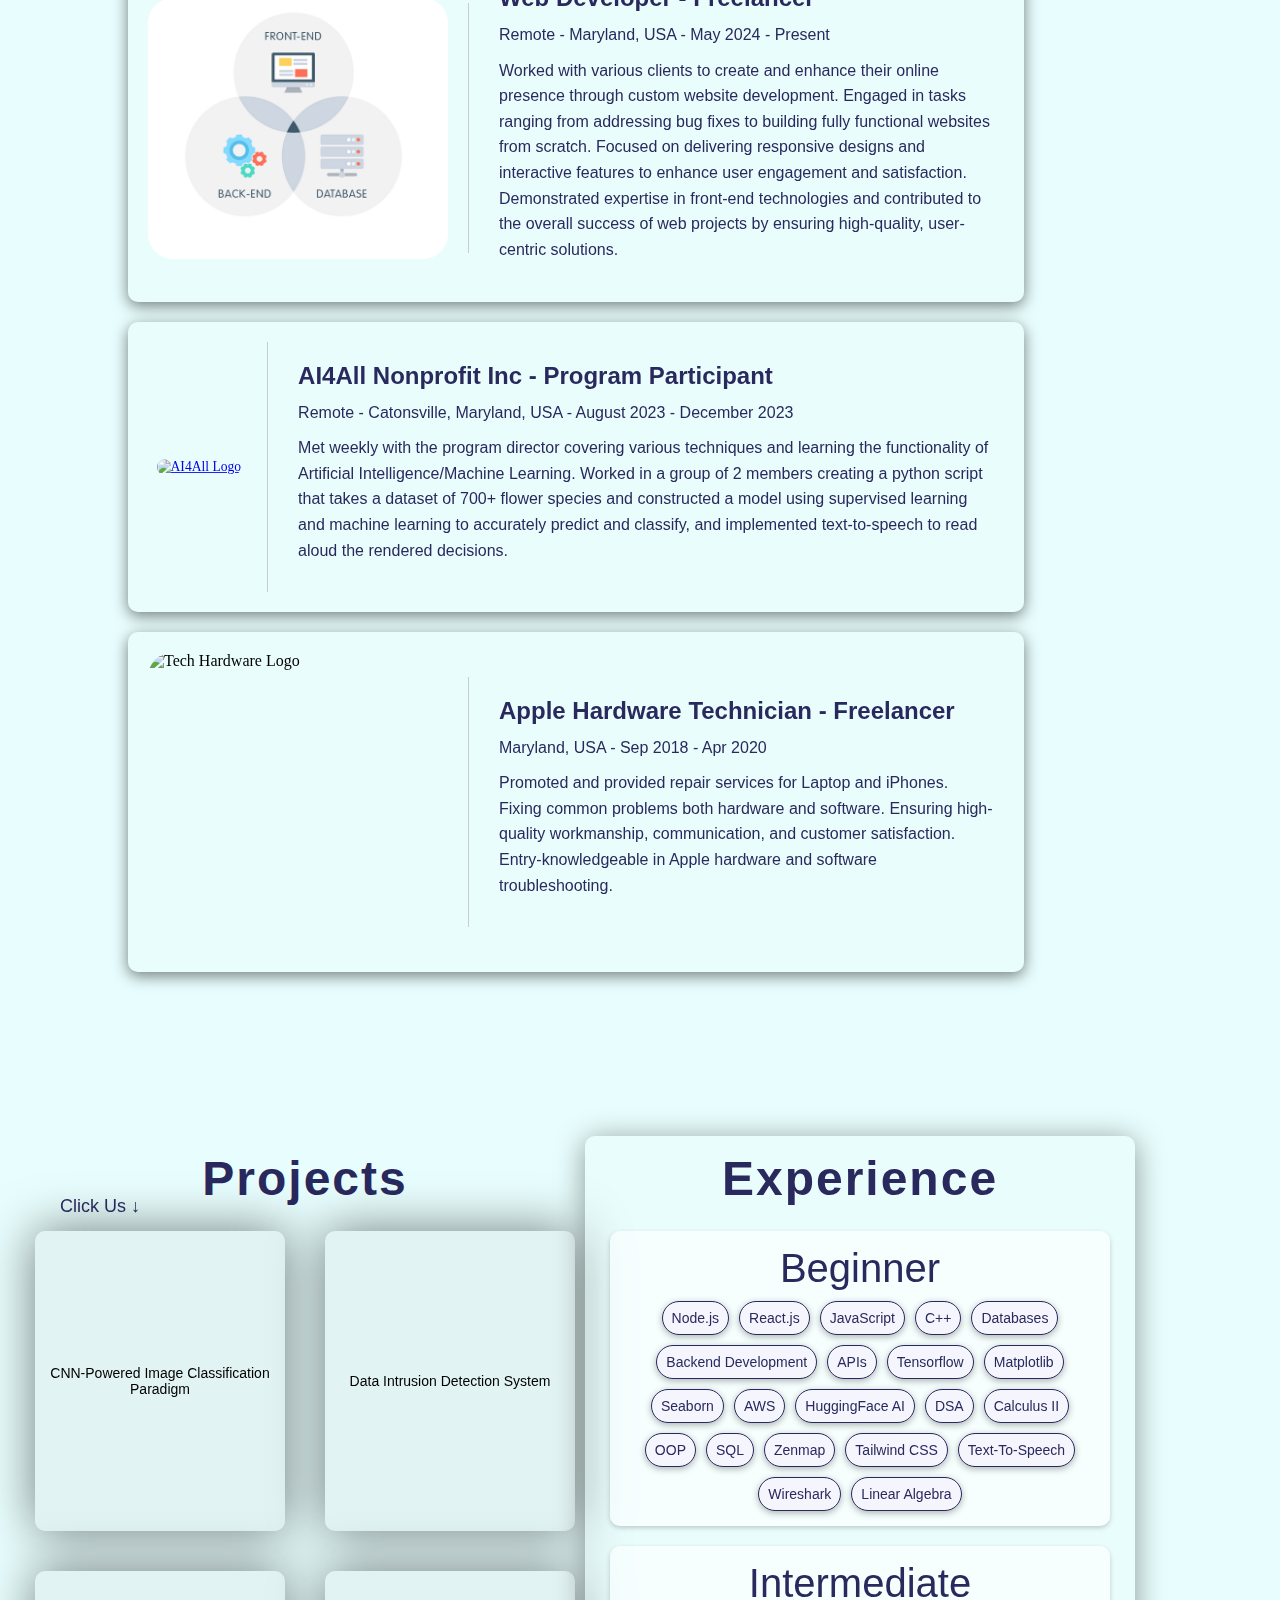
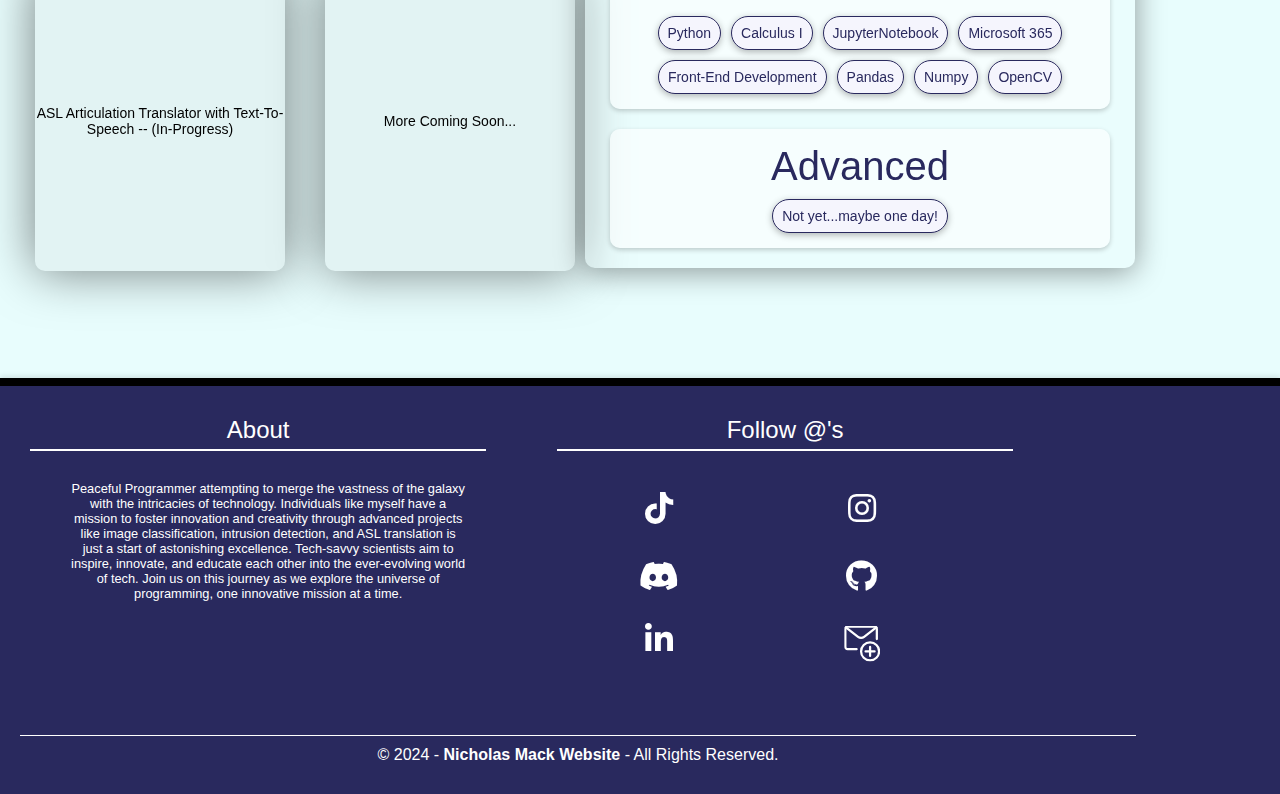
==== commit 947b354c: "Update main.html" ====
--- a/main.html
+++ b/main.html
@@ -277,7 +277,7 @@
                 <a href="#"><i class="fab fa-tiktok"></i></a>
                 <a href="#"><i class="fab fa-instagram"></i></a>
                 <a href="#"><i class="fab fa-discord"></i></a>
-                <a href="#"><i class="fab fa-github"></i></a>
+                <a href="https://github.com/nicantmac"><i class="fab fa-github"></i></a>
                 <a href="https://www.linkedin.com/in/nicholasmack972/" target="_blank"><i class="fab fa-linkedin-in"></i></a>
                 <a id="mailer" href="mailto:theconventional3@gmail.com"><img src="ImportIMGS/icons/Streamline-Email.svg"></a>
             </div>
